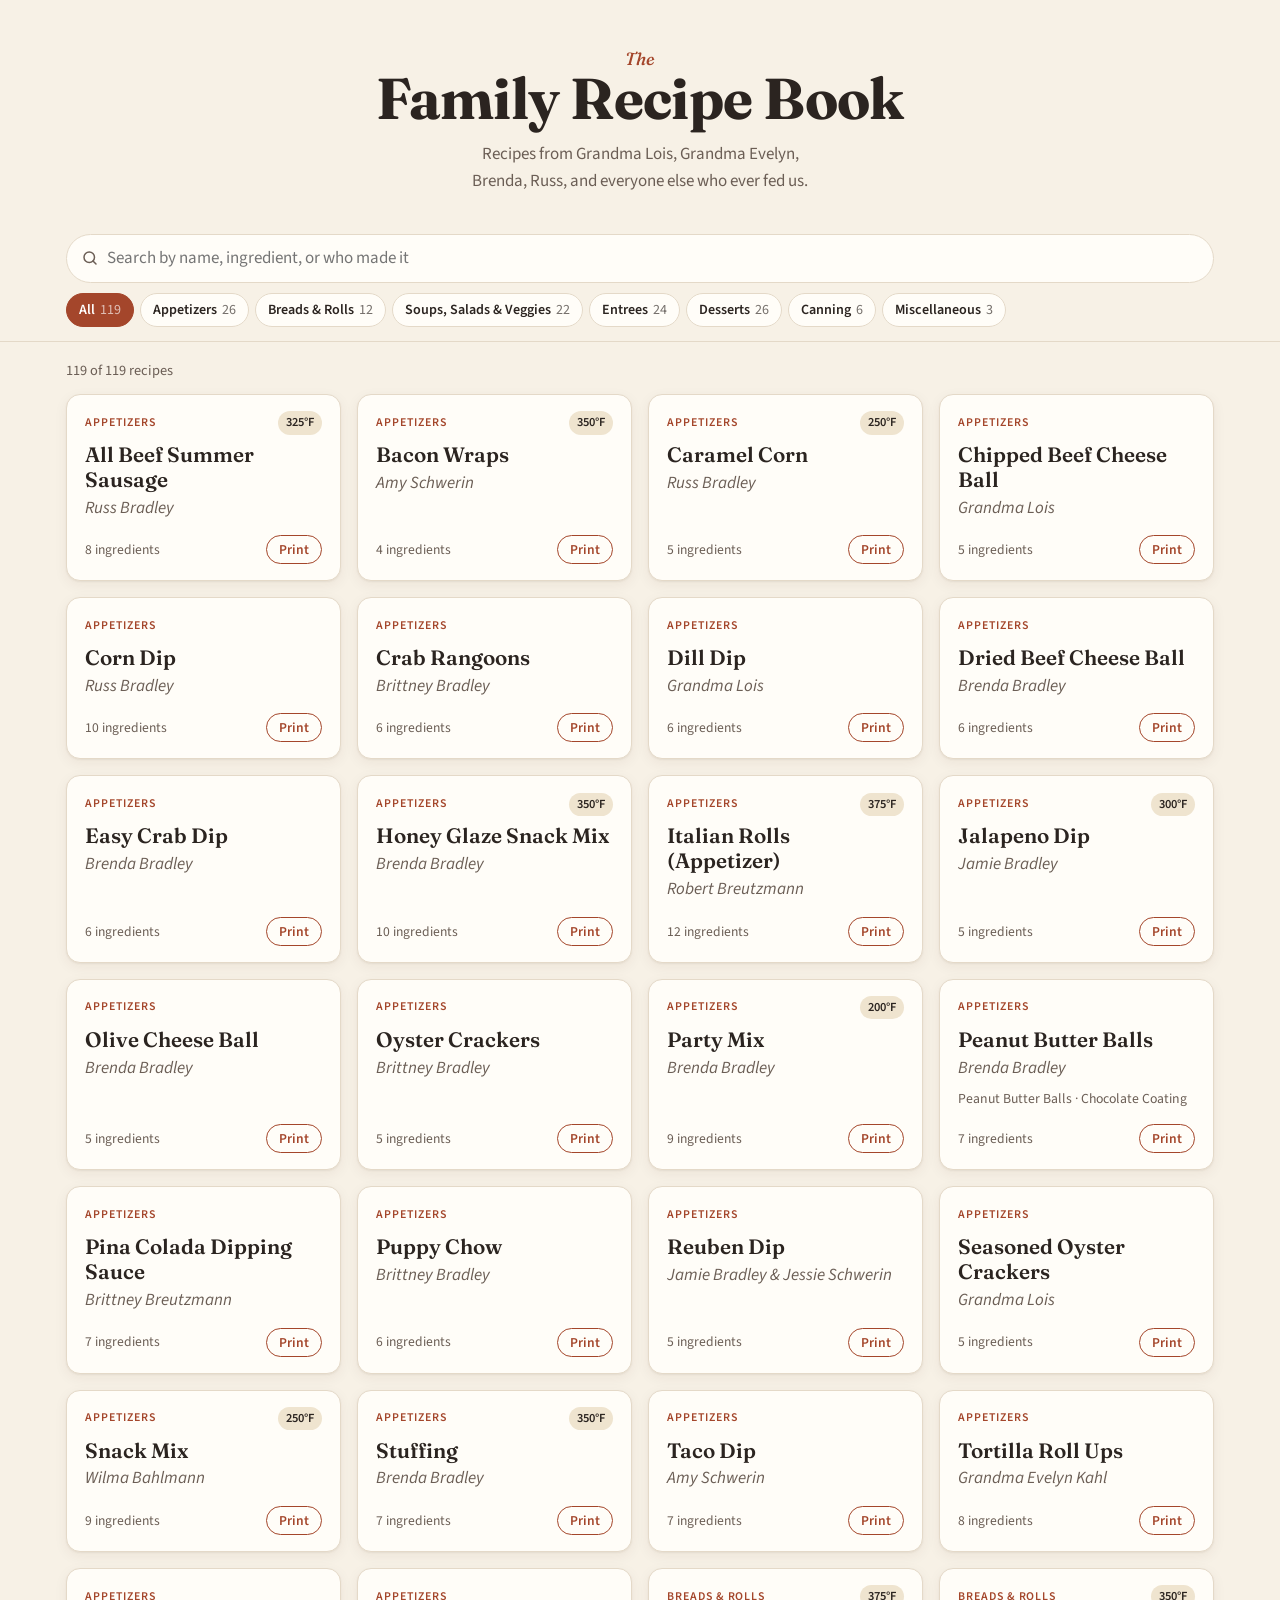
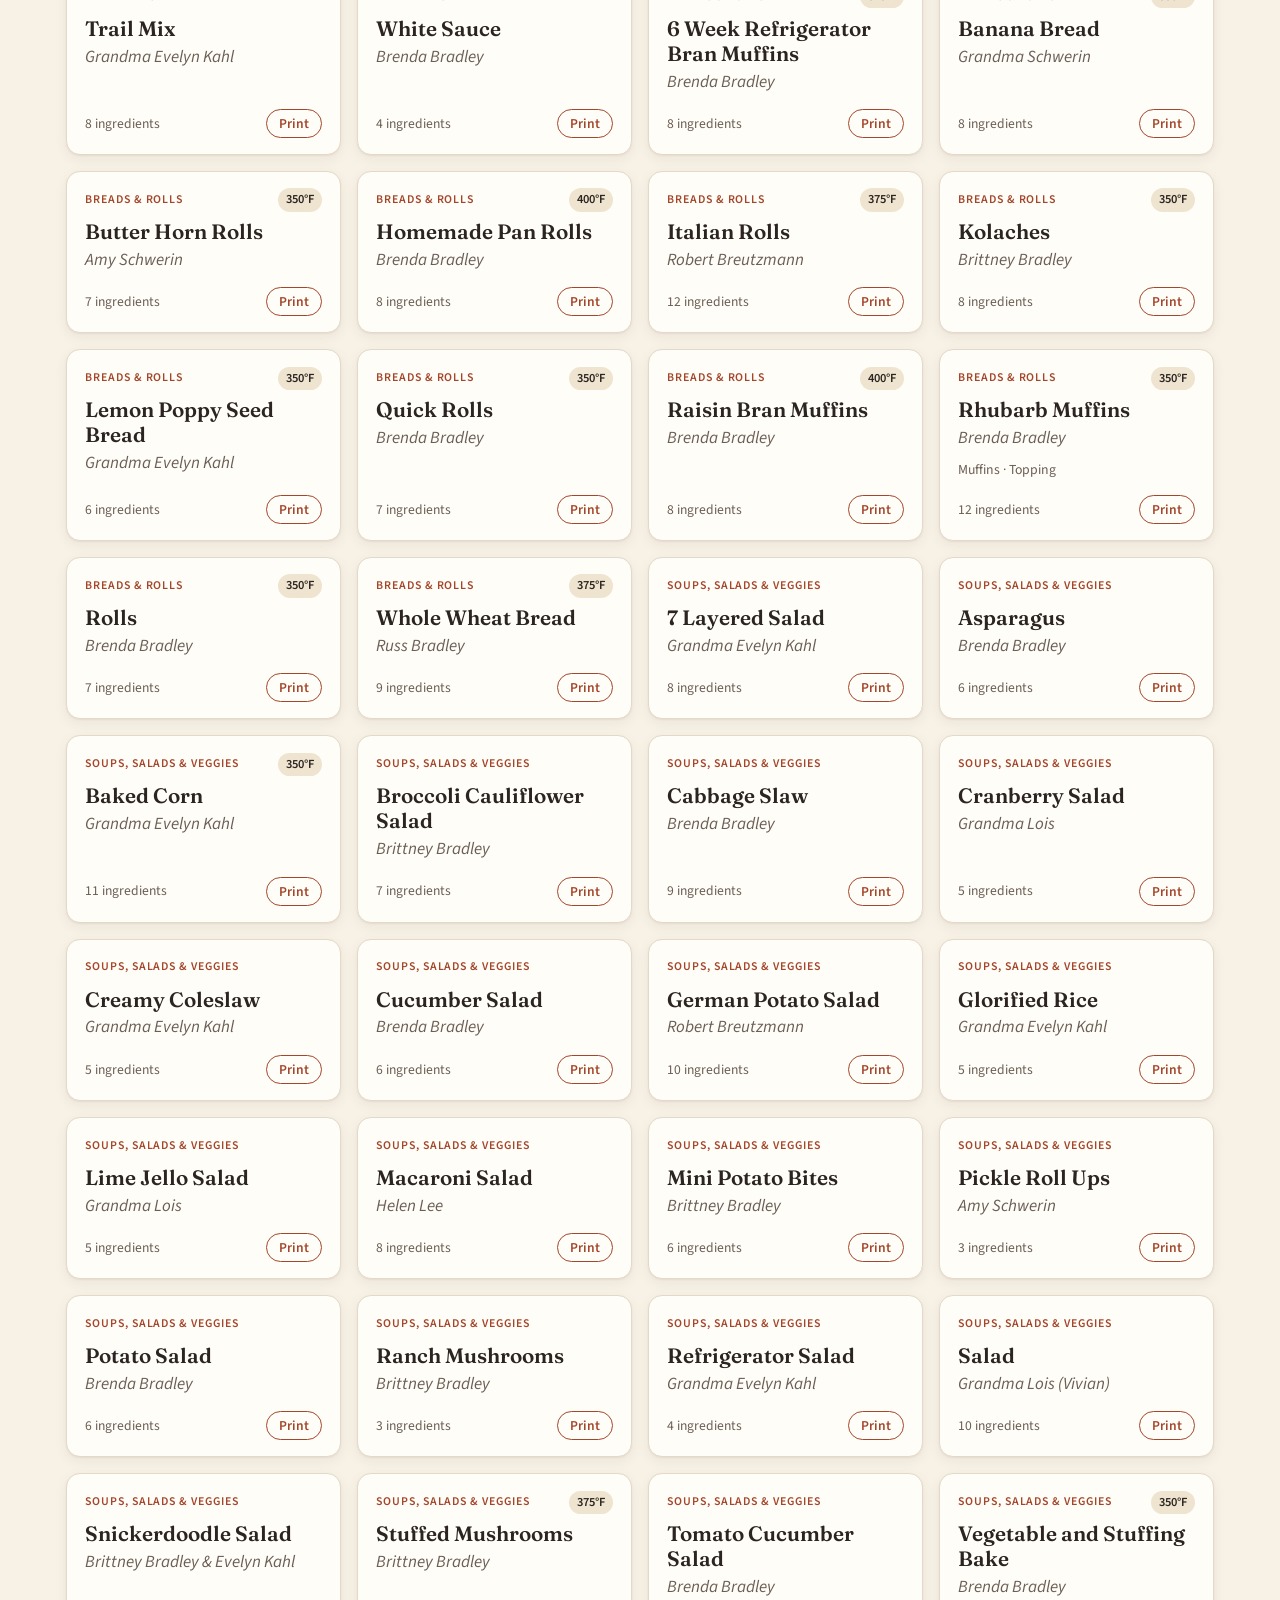
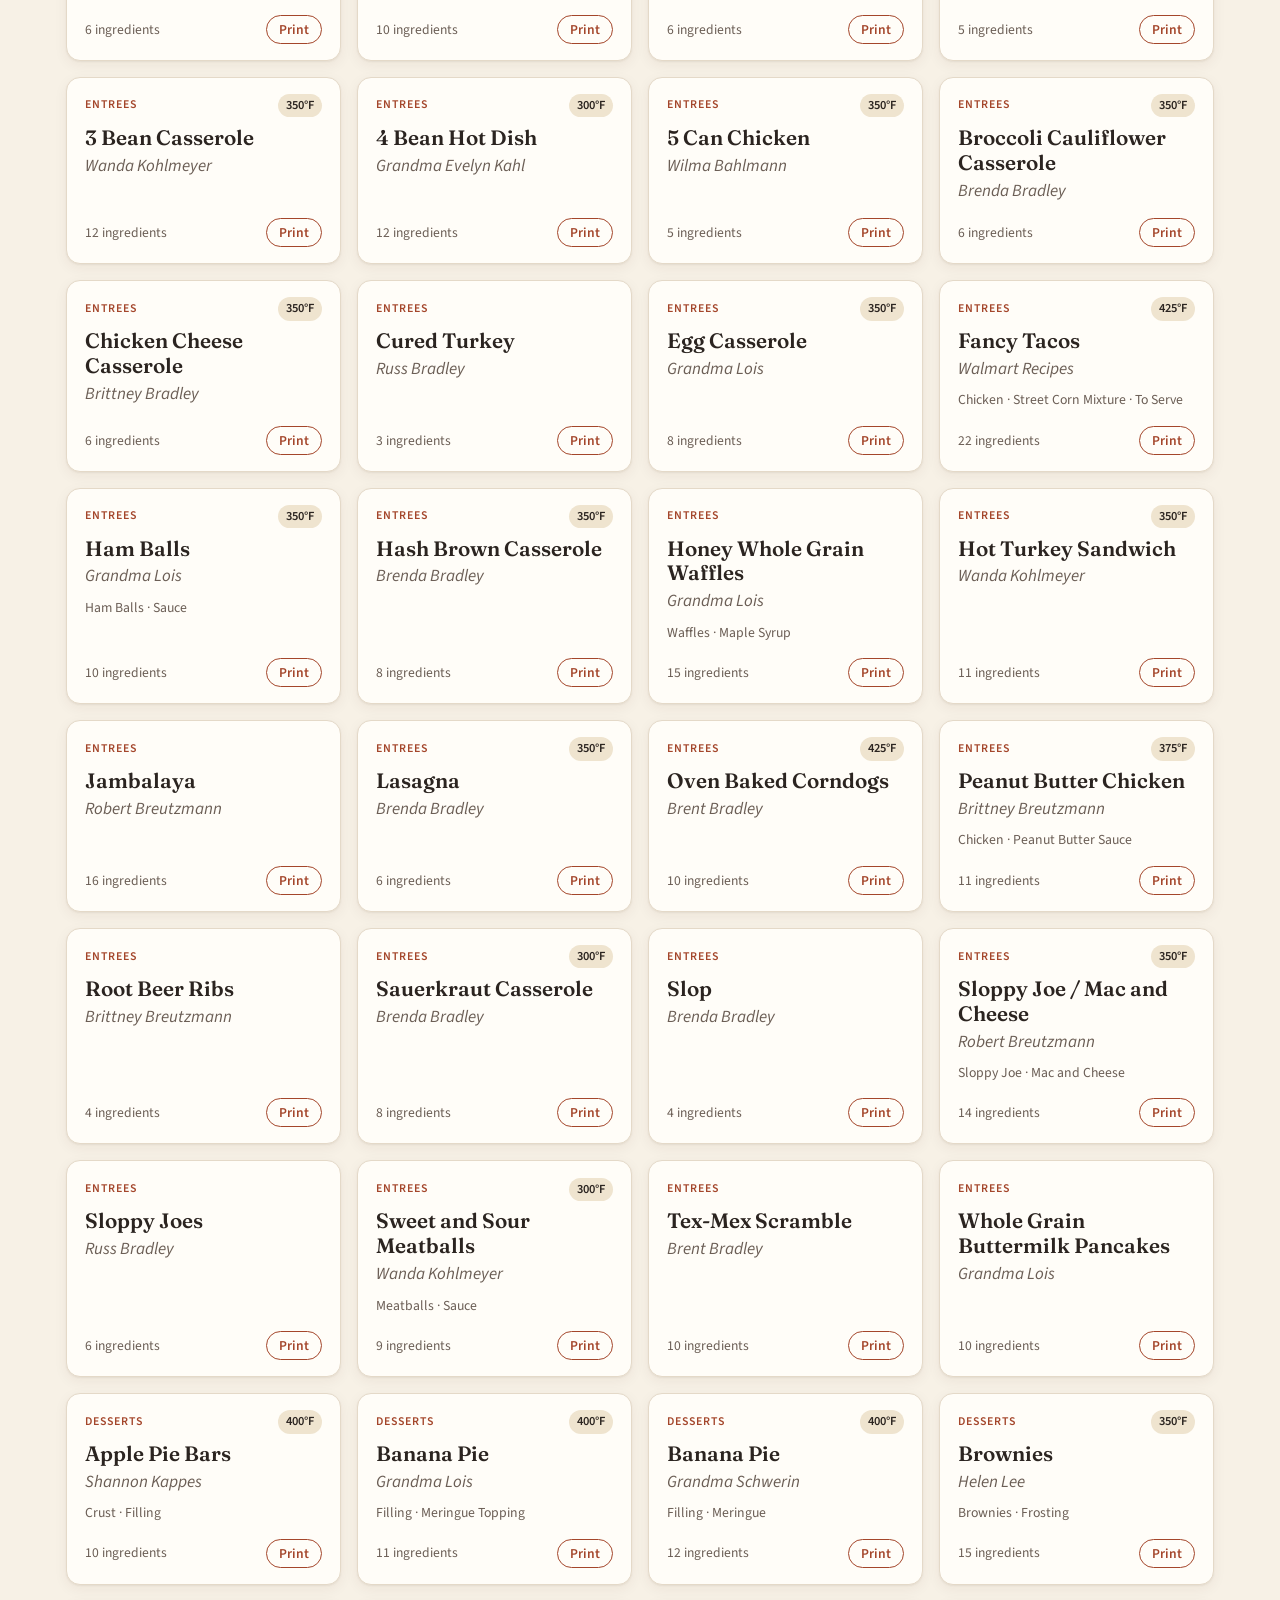
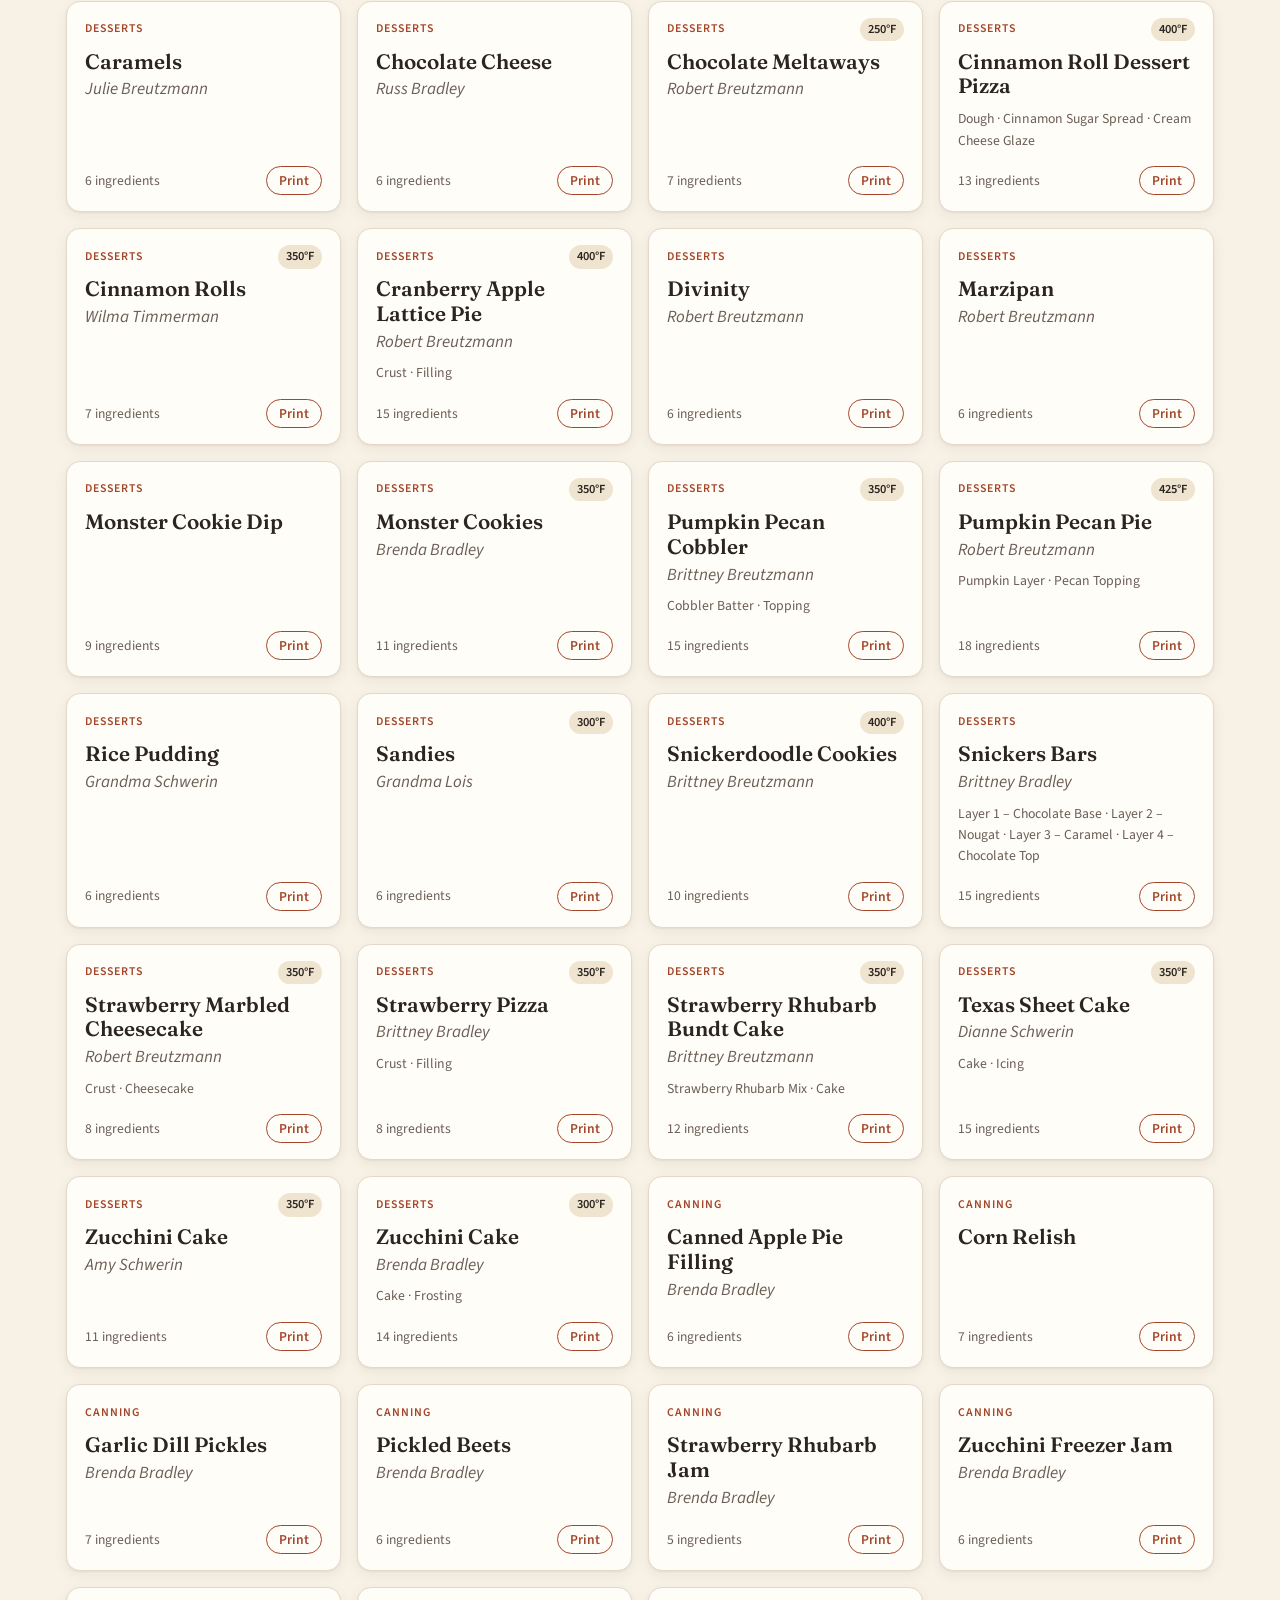
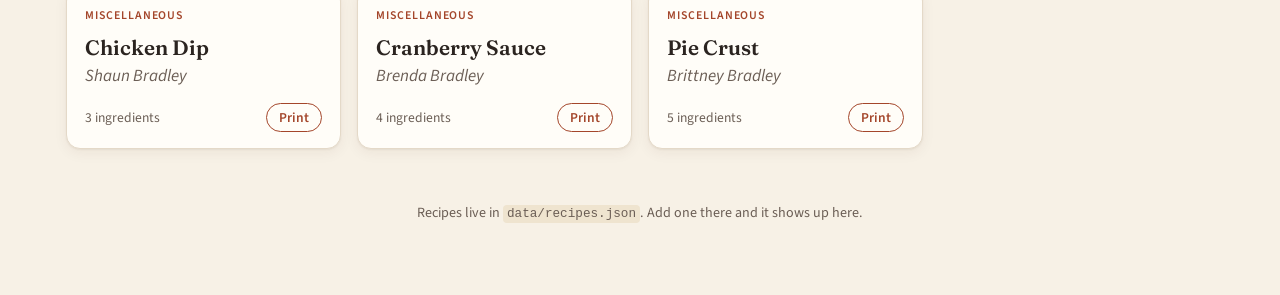
==== index.html @ 5d2d034a "Add family recipe book site Static GitHub Pages site: 119 recipes in data/recipes.json rendered as s" ====
<!doctype html>
<html lang="en">
<head>
  <meta charset="utf-8">
  <meta name="viewport" content="width=device-width, initial-scale=1">
  <title>Family Recipe Book</title>
  <meta name="description" content="Our family's recipes, collected in one place.">
  <link rel="preconnect" href="https://fonts.googleapis.com">
  <link rel="preconnect" href="https://fonts.gstatic.com" crossorigin>
  <link href="https://fonts.googleapis.com/css2?family=Fraunces:opsz,wght@9..144,500;9..144,700&family=Source+Sans+3:wght@400;600&display=swap" rel="stylesheet">
  <link rel="stylesheet" href="styles.css">
</head>
<body>
  <div id="app">
    <header class="site-header">
      <div class="wrap">
        <p class="eyebrow">The</p>
        <h1>Family Recipe Book</h1>
        <p class="tagline">Recipes from Grandma Lois, Grandma Evelyn, Brenda, Russ, and everyone else who ever fed us.</p>
      </div>
    </header>

    <div class="toolbar">
      <div class="wrap toolbar-inner">
        <label class="search">
          <span class="visually-hidden">Search recipes</span>
          <svg aria-hidden="true" viewBox="0 0 24 24" width="18" height="18"><circle cx="11" cy="11" r="7" fill="none" stroke="currentColor" stroke-width="2"/><path d="M20 20l-4-4" stroke="currentColor" stroke-width="2" stroke-linecap="round"/></svg>
          <input id="search" type="search" placeholder="Search by name, ingredient, or who made it" autocomplete="off">
        </label>
        <nav id="categories" class="chips" aria-label="Filter by category"></nav>
      </div>
    </div>

    <main class="wrap">
      <p id="count" class="count" aria-live="polite"></p>
      <div id="grid" class="grid"></div>
      <p id="empty" class="empty" hidden>No recipes match that search.</p>
    </main>

    <footer class="site-footer wrap">
      <p>Recipes live in <code>data/recipes.json</code>. Add one there and it shows up here.</p>
    </footer>
  </div>

  <dialog id="recipe-dialog" aria-labelledby="dialog-title">
    <div class="dialog-bar">
      <button type="button" class="btn" data-action="print-open">Print</button>
      <button type="button" class="btn btn-ghost" data-action="close" aria-label="Close">✕</button>
    </div>
    <article id="dialog-body" class="recipe-full"></article>
  </dialog>

  <!-- Filled only while printing -->
  <div id="print-root" aria-hidden="true"></div>

  <script src="app.js"></script>
</body>
</html>
---- styles.css ----
:root {
  --bg: #f7f1e6;
  --paper: #fffdf8;
  --ink: #2b2420;
  --ink-soft: #6b5e55;
  --line: #e4d9c8;
  --accent: #a4462b;
  --accent-ink: #fff;
  --accent-soft: #f3e1d8;
  --badge: #efe4cf;
  --shadow: 0 1px 2px rgba(60, 40, 20, .06), 0 4px 14px rgba(60, 40, 20, .06);
  --radius: 14px;
  --serif: 'Fraunces', Georgia, 'Times New Roman', serif;
  --sans: 'Source Sans 3', system-ui, -apple-system, 'Segoe UI', sans-serif;
  color-scheme: light;
}

@media (prefers-color-scheme: dark) {
  :root {
    --bg: #1c1815;
    --paper: #26211d;
    --ink: #f1e9df;
    --ink-soft: #b5a798;
    --line: #3a322c;
    --accent: #e08a6a;
    --accent-ink: #1c1815;
    --accent-soft: #3d2a22;
    --badge: #3a322c;
    --shadow: 0 1px 2px rgba(0, 0, 0, .3), 0 4px 14px rgba(0, 0, 0, .25);
    color-scheme: dark;
  }
}

* { box-sizing: border-box; }
html { -webkit-text-size-adjust: 100%; }
body {
  margin: 0;
  background: var(--bg);
  color: var(--ink);
  font: 17px/1.55 var(--sans);
}
code { font-size: .9em; background: var(--badge); padding: .1em .35em; border-radius: 4px; }

.wrap { max-width: 1180px; margin: 0 auto; padding: 0 16px; }
.visually-hidden { position: absolute; width: 1px; height: 1px; overflow: hidden; clip: rect(0 0 0 0); white-space: nowrap; }

/* ---------- Header ---------- */
.site-header { padding: 48px 0 28px; text-align: center; }
.eyebrow {
  margin: 0; font: italic 500 1.1rem var(--serif); color: var(--accent);
}
.site-header h1 {
  margin: 0; font: 700 clamp(2.2rem, 6vw, 3.6rem)/1.05 var(--serif); letter-spacing: -.01em;
}
.tagline { margin: 12px auto 0; max-width: 46ch; color: var(--ink-soft); }

/* ---------- Toolbar ---------- */
.toolbar {
  position: sticky; top: 0; z-index: 5;
  background: color-mix(in srgb, var(--bg) 92%, transparent);
  backdrop-filter: blur(8px);
  border-bottom: 1px solid var(--line);
  padding: 12px 0;
}
.toolbar-inner { display: flex; flex-direction: column; gap: 10px; }
.search {
  display: flex; align-items: center; gap: 8px;
  background: var(--paper); border: 1px solid var(--line); border-radius: 999px;
  padding: 0 14px; color: var(--ink-soft);
}
.search:focus-within { border-color: var(--accent); }
.search input {
  flex: 1; min-width: 0; border: 0; outline: 0; background: transparent;
  font: inherit; color: var(--ink); padding: 10px 0;
}
.chips { display: flex; gap: 6px; overflow-x: auto; scrollbar-width: none; padding-bottom: 2px; }
.chips::-webkit-scrollbar { display: none; }
.chip {
  flex: none; border: 1px solid var(--line); background: var(--paper); color: var(--ink);
  font: 600 .88rem var(--sans); padding: 6px 12px; border-radius: 999px; cursor: pointer;
}
.chip:hover { border-color: var(--accent); }
.chip[aria-pressed="true"] { background: var(--accent); border-color: var(--accent); color: var(--accent-ink); }
.chip-n { opacity: .65; font-weight: 400; margin-left: 2px; }

/* ---------- Grid & cards ---------- */
.count { color: var(--ink-soft); font-size: .9rem; margin: 18px 0 12px; }
.grid {
  display: grid; gap: 16px;
  grid-template-columns: repeat(auto-fill, minmax(260px, 1fr));
}
.card {
  display: flex; flex-direction: column;
  background: var(--paper); border: 1px solid var(--line); border-radius: var(--radius);
  padding: 16px 18px; box-shadow: var(--shadow); cursor: pointer;
  transition: transform .12s ease, border-color .12s ease;
}
.card:hover { transform: translateY(-2px); border-color: var(--accent); }
.card-top { display: flex; justify-content: space-between; align-items: center; gap: 8px; min-height: 24px; }
.card-cat { font-size: .74rem; letter-spacing: .08em; text-transform: uppercase; color: var(--accent); font-weight: 600; }
.badge { font-size: .78rem; font-weight: 600; background: var(--badge); padding: 2px 8px; border-radius: 999px; white-space: nowrap; }
.card-title { margin: 8px 0 2px; font: 600 1.3rem/1.2 var(--serif); }
.card-title a { color: inherit; text-decoration: none; }
.card-title a:focus-visible { outline: 2px solid var(--accent); outline-offset: 2px; border-radius: 4px; }
.card-by { margin: 0; color: var(--ink-soft); font-style: italic; }
.card-parts { margin: 8px 0 0; font-size: .86rem; color: var(--ink-soft); }
.card-foot {
  margin-top: auto; padding-top: 14px; display: flex; justify-content: space-between; align-items: center;
}
.card-meta { font-size: .85rem; color: var(--ink-soft); }
.empty { text-align: center; color: var(--ink-soft); padding: 40px 0; }

/* ---------- Buttons ---------- */
.btn {
  font: 600 .95rem var(--sans); border-radius: 999px; cursor: pointer;
  background: var(--accent); color: var(--accent-ink); border: 1px solid var(--accent);
  padding: 8px 18px;
}
.btn:hover { filter: brightness(1.06); }
.btn-small { padding: 4px 12px; font-size: .85rem; background: transparent; color: var(--accent); }
.btn-small:hover { background: var(--accent-soft); }
.btn-ghost { background: transparent; color: var(--ink); border-color: var(--line); padding: 8px 12px; }

/* ---------- Dialog ---------- */
dialog {
  width: min(760px, calc(100vw - 24px)); max-height: calc(100dvh - 24px);
  border: 0; border-radius: var(--radius); padding: 0;
  background: var(--paper); color: var(--ink); box-shadow: 0 20px 60px rgba(0,0,0,.3);
}
dialog::backdrop { background: rgba(30, 20, 12, .5); }
.dialog-bar {
  position: sticky; top: 0; display: flex; justify-content: flex-end; gap: 8px;
  padding: 12px 16px; background: var(--paper); border-bottom: 1px solid var(--line);
}

.recipe-full { padding: 20px 28px 32px; }
.full-cat { margin: 0; font-size: .78rem; letter-spacing: .08em; text-transform: uppercase; color: var(--accent); font-weight: 600; }
.full-title { margin: 4px 0 6px; font: 700 2rem/1.15 var(--serif); }
.full-meta { margin: 0 0 8px; display: flex; flex-wrap: wrap; gap: 6px 16px; color: var(--ink-soft); font-style: italic; }
.full-meta .preheat { font-style: normal; font-weight: 600; color: var(--ink); }
.component { padding-top: 14px; border-top: 1px solid var(--line); margin-top: 14px; }
.component-name { margin: 0 0 8px; font: italic 600 1.25rem var(--serif); color: var(--accent); }
.component-body { display: grid; gap: 4px 28px; }
@media (min-width: 640px) { .component-body { grid-template-columns: minmax(0, 2fr) minmax(0, 3fr); } }
.recipe-full h4 { margin: 6px 0 6px; font: 600 .8rem var(--sans); letter-spacing: .1em; text-transform: uppercase; color: var(--ink-soft); }
.recipe-full ul, .recipe-full ol { margin: 0; padding-left: 1.2em; }
.recipe-full li { margin: 4px 0; }
.recipe-full li::marker { color: var(--accent); }
.notes { margin-top: 18px; padding: 12px 14px; background: var(--accent-soft); border-radius: 10px; }
.notes p { margin: 0; }
.notes p + p { margin-top: 6px; }
.print-footer { display: none; }

.site-footer { color: var(--ink-soft); font-size: .88rem; text-align: center; padding: 40px 16px 56px; }

@media (max-width: 520px) {
  .recipe-full { padding: 16px 16px 24px; }
  .full-title { font-size: 1.6rem; }
}

/* ---------- Print ---------- */
#print-root { display: none; }

@media print {
  @page { margin: 0.6in; }
  :root {
    --ink: #000; --ink-soft: #444; --accent: #000; --line: #bbb; --accent-soft: #f2f2f2; --paper: #fff;
  }
  body { background: #fff; font-size: 11.5pt; }
  body.printing #app,
  body.printing dialog { display: none !important; }
  body.printing #print-root { display: block; }

  /* Fallback if someone uses Ctrl/Cmd+P without the button: print a clean list of what's on screen */
  body:not(.printing) .toolbar,
  body:not(.printing) .site-footer,
  body:not(.printing) .btn-small { display: none; }
  body:not(.printing) .card { break-inside: avoid; box-shadow: none; }

  .recipe-full { padding: 0; }
  .full-title { font-size: 22pt; }
  .component { break-inside: avoid; }
  .component-body { grid-template-columns: minmax(0, 2fr) minmax(0, 3fr); }
  .notes { border: 1px solid #ccc; }
  .print-footer { display: block; margin-top: 24px; text-align: center; font: italic 9pt var(--serif); color: #777; }
}
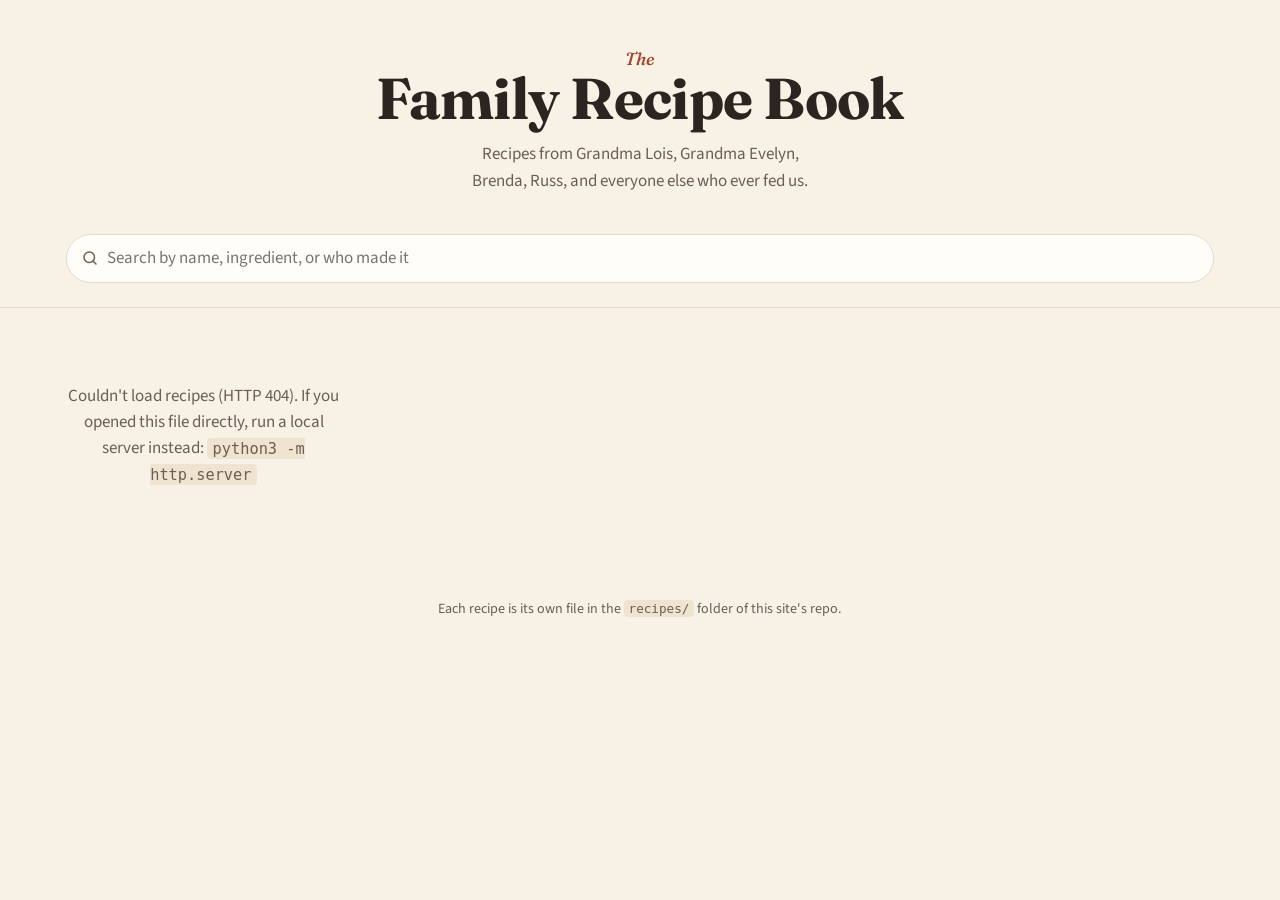
==== commit e5af5426: "Split recipes into one file each with a validate-and-deploy pipeline - recipes/<id>.json per recipe " ====
--- a/index.html
+++ b/index.html
@@ -38,7 +38,7 @@
     </main>
 
     <footer class="site-footer wrap">
-      <p>Recipes live in <code>data/recipes.json</code>. Add one there and it shows up here.</p>
+      <p>Each recipe is its own file in the <code>recipes/</code> folder of this site's repo.</p>
     </footer>
   </div>
 
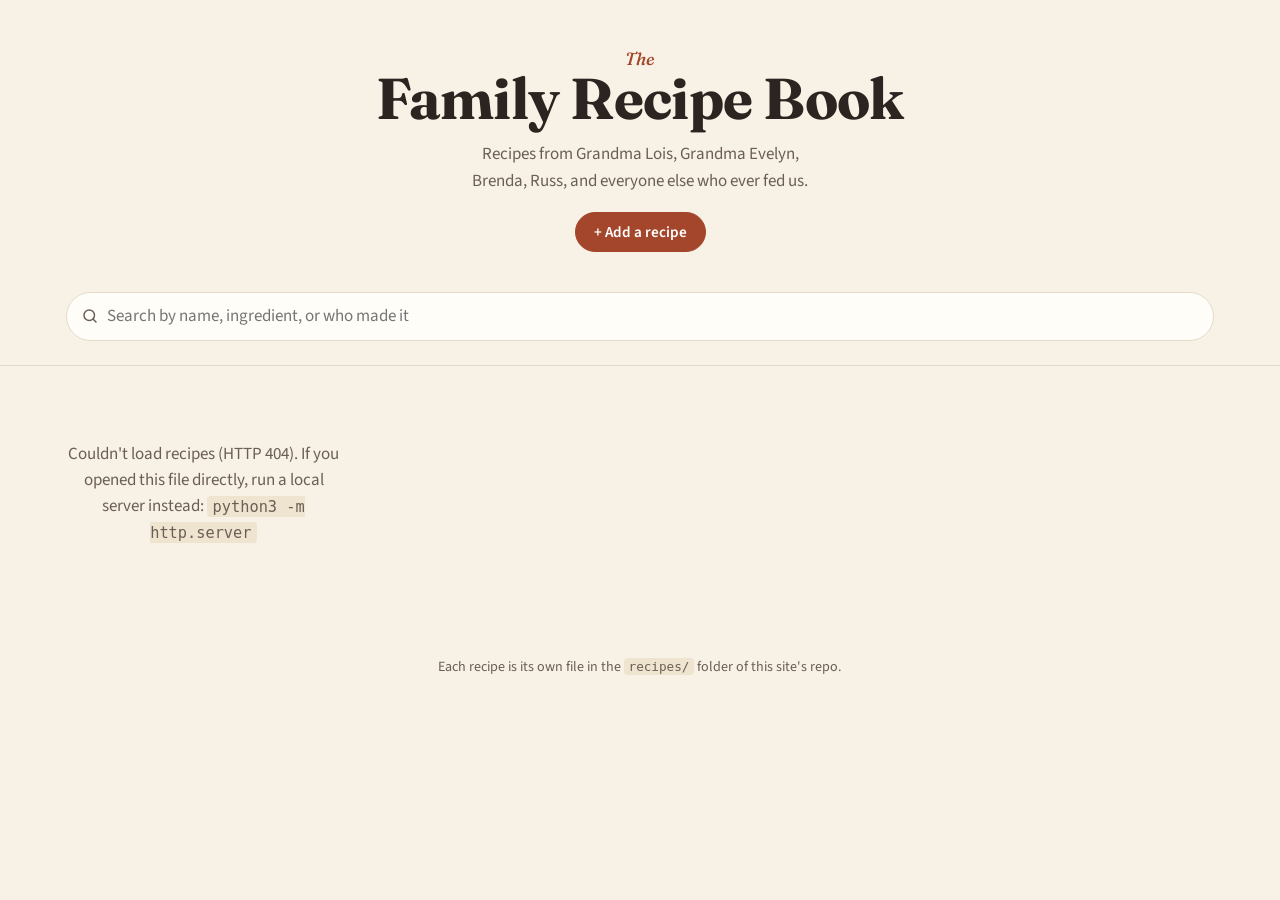
==== commit 69a5d357: "Add "Add a recipe" page with email submissions and an inbox - add.html/add.js: family can type a rec" ====
--- a/index.html
+++ b/index.html
@@ -17,6 +17,7 @@
         <p class="eyebrow">The</p>
         <h1>Family Recipe Book</h1>
         <p class="tagline">Recipes from Grandma Lois, Grandma Evelyn, Brenda, Russ, and everyone else who ever fed us.</p>
+        <p class="header-actions"><a class="btn" href="add.html">+ Add a recipe</a></p>
       </div>
     </header>
 
@@ -53,6 +54,7 @@
   <!-- Filled only while printing -->
   <div id="print-root" aria-hidden="true"></div>
 
+  <script src="render.js"></script>
   <script src="app.js"></script>
 </body>
 </html>
--- a/styles.css
+++ b/styles.css
@@ -184,3 +184,66 @@
   .notes { border: 1px solid #ccc; }
   .print-footer { display: block; margin-top: 24px; text-align: center; font: italic 9pt var(--serif); color: #777; }
 }
+
+/* ---------- Header action ---------- */
+.header-actions { margin: 18px 0 0; }
+.header-actions .btn { text-decoration: none; display: inline-block; }
+.site-header.small { padding: 28px 0 12px; }
+.site-header.small h1 { font-size: clamp(1.9rem, 5vw, 2.6rem); }
+.eyebrow a { color: inherit; text-decoration: none; }
+.eyebrow a:hover { text-decoration: underline; }
+
+/* ---------- Add a recipe ---------- */
+.add-layout { display: grid; gap: 24px; padding-bottom: 40px; }
+@media (min-width: 980px) {
+  .add-layout { grid-template-columns: minmax(0, 1fr) minmax(0, 1fr); align-items: start; }
+  .add-preview { position: sticky; top: 16px; }
+}
+.add-form { display: flex; flex-direction: column; gap: 14px; }
+.tabs { display: flex; gap: 6px; flex-wrap: wrap; }
+.tab {
+  border: 1px solid var(--line); background: var(--paper); color: var(--ink);
+  font: 600 .95rem var(--sans); padding: 8px 14px; border-radius: 999px; cursor: pointer;
+}
+.tab[aria-selected="true"] { background: var(--accent); border-color: var(--accent); color: var(--accent-ink); }
+.panel {
+  margin: 0; border: 1px solid var(--line); border-radius: var(--radius);
+  background: var(--paper); padding: 14px 16px; display: grid; gap: 12px; min-width: 0;
+}
+.part + .part { margin-top: 0; }
+#parts { display: grid; gap: 14px; }
+.field { display: grid; gap: 4px; min-width: 0; }
+.field > span { font-weight: 600; font-size: .92rem; }
+.field em { color: var(--accent); font-style: normal; }
+.field-row { display: grid; gap: 12px; }
+@media (min-width: 560px) { .field-row { grid-template-columns: 1fr 1fr; } }
+.field input, .field select, .field textarea {
+  width: 100%; font: inherit; color: var(--ink); background: var(--bg);
+  border: 1px solid var(--line); border-radius: 10px; padding: 9px 11px;
+}
+.field textarea { resize: vertical; line-height: 1.45; }
+.field input:focus, .field select:focus, .field textarea:focus { outline: 2px solid var(--accent); outline-offset: 0; border-color: var(--accent); }
+.part-head { display: flex; align-items: end; gap: 12px; }
+.part-head .part-name { flex: 1; }
+.part-head[hidden], .remove-part[hidden] { display: none; }
+.btn-link { background: none; border: 0; color: var(--accent); padding: 8px 4px; text-decoration: underline; }
+#add-part { justify-self: start; align-self: flex-start; }
+.actions { display: flex; flex-wrap: wrap; gap: 8px; align-items: center; }
+.actions [hidden] { display: none; }
+.errors {
+  border: 1px solid var(--accent); background: var(--accent-soft); border-radius: 10px; padding: 10px 14px;
+}
+.errors p { margin: 0 0 4px; font-weight: 600; }
+.errors ul { margin: 0; padding-left: 1.2em; }
+.status { margin: 0; min-height: 1.5em; }
+.hint { color: var(--ink-soft); margin: 0; }
+.hint.small { font-size: .85rem; }
+.preview-label { margin: 0 0 8px; font: 600 .8rem var(--sans); letter-spacing: .1em; text-transform: uppercase; color: var(--ink-soft); }
+.card-like { background: var(--paper); border: 1px solid var(--line); border-radius: var(--radius); box-shadow: var(--shadow); }
+.inbox { padding-bottom: 48px; }
+.inbox h2 { font: 600 1.4rem var(--serif); margin: 0 0 4px; }
+.inbox ul { list-style: none; padding: 0; margin: 12px 0 0; display: grid; gap: 10px; }
+.inbox li { background: var(--paper); border: 1px solid var(--line); border-radius: 10px; padding: 10px 14px; display: grid; gap: 2px; }
+.inbox a { color: var(--accent); }
+[data-show][hidden] { display: none !important; }
+.add-form > [data-show] { display: grid; gap: 14px; }
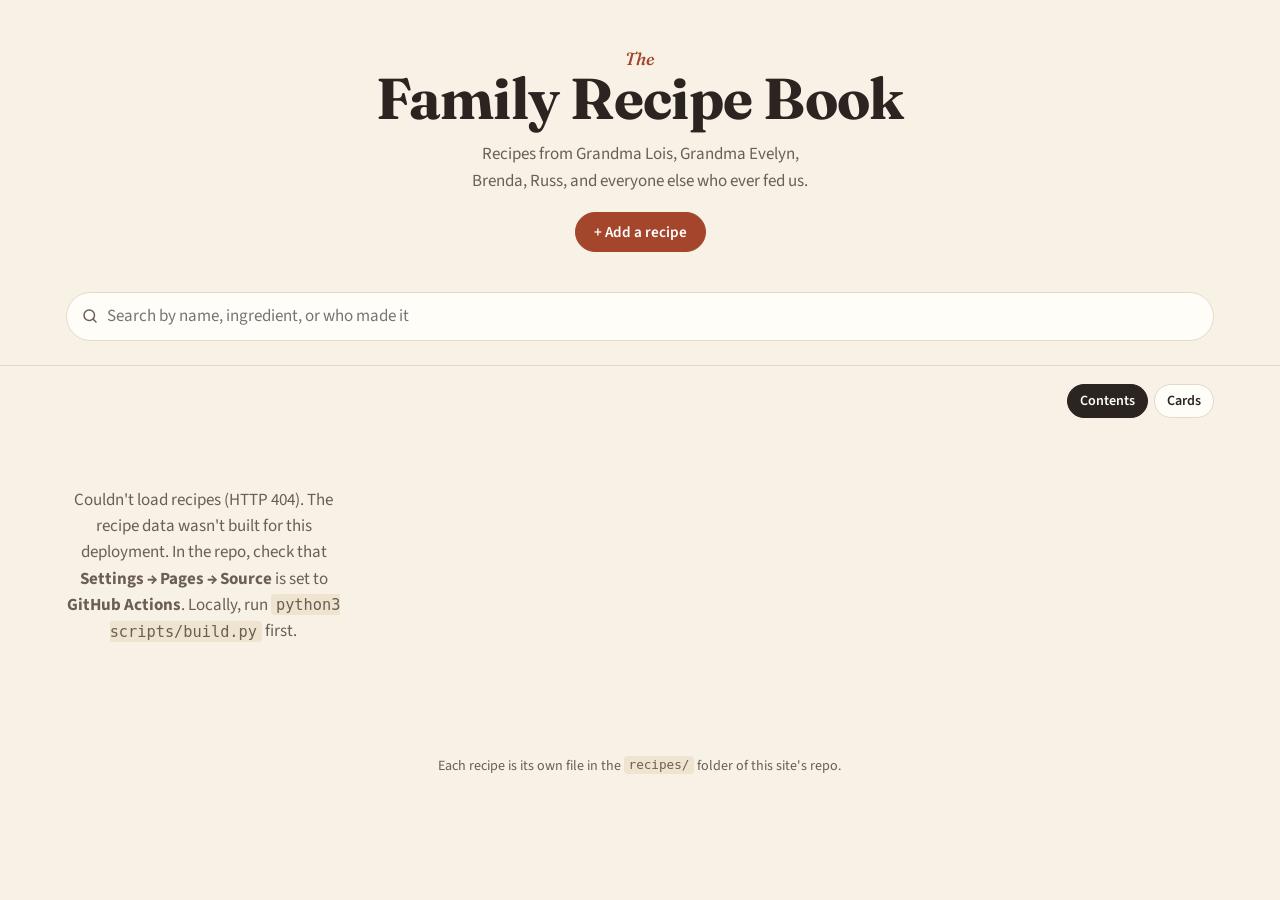
==== commit a020d1b9: "Add table of contents view as the default home page Recipes grouped by category with contributor, tw" ====
--- a/index.html
+++ b/index.html
@@ -33,8 +33,15 @@
     </div>
 
     <main class="wrap">
-      <p id="count" class="count" aria-live="polite"></p>
-      <div id="grid" class="grid"></div>
+      <div class="view-bar">
+        <p id="count" class="count" aria-live="polite"></p>
+        <div class="view-toggle" role="group" aria-label="View">
+          <button type="button" class="chip" data-view="toc" aria-pressed="true">Contents</button>
+          <button type="button" class="chip" data-view="cards" aria-pressed="false">Cards</button>
+        </div>
+      </div>
+      <nav id="toc" class="toc" aria-label="Table of contents"></nav>
+      <div id="grid" class="grid" hidden></div>
       <p id="empty" class="empty" hidden>No recipes match that search.</p>
     </main>
 
--- a/styles.css
+++ b/styles.css
@@ -247,3 +247,33 @@
 .inbox a { color: var(--accent); }
 [data-show][hidden] { display: none !important; }
 .add-form > [data-show] { display: grid; gap: 14px; }
+
+/* ---------- View toggle & table of contents ---------- */
+.view-bar { display: flex; justify-content: space-between; align-items: center; gap: 12px; flex-wrap: wrap; margin: 18px 0 12px; }
+.view-bar .count { margin: 0; }
+.view-toggle { display: flex; gap: 6px; }
+.view-toggle .chip[aria-pressed="true"] { background: var(--ink); border-color: var(--ink); color: var(--paper); }
+.toc { column-gap: 48px; }
+@media (min-width: 900px) { .toc { columns: 2; } }
+.toc-section { break-inside: avoid; margin-bottom: 28px; }
+.toc-cat {
+  margin: 0 0 8px; padding-bottom: 6px; border-bottom: 2px solid var(--accent);
+  font: 700 1.5rem var(--serif); display: flex; align-items: baseline; gap: 8px;
+}
+.toc-n { font: 600 .85rem var(--sans); color: var(--ink-soft); }
+.toc-list { list-style: none; margin: 0; padding: 0; }
+.toc-list a {
+  display: flex; align-items: baseline; gap: 8px; padding: 5px 2px;
+  color: var(--ink); text-decoration: none; border-radius: 6px;
+}
+.toc-list a:hover, .toc-list a:focus-visible { background: var(--accent-soft); outline: none; }
+.toc-list a:hover .toc-title { color: var(--accent); }
+.toc-title { font-weight: 600; }
+.toc-leader { flex: 1; min-width: 12px; border-bottom: 1px dotted var(--line); transform: translateY(-4px); }
+.toc-by { color: var(--ink-soft); font-style: italic; font-size: .92rem; white-space: nowrap; overflow: hidden; text-overflow: ellipsis; max-width: 45%; }
+@media print {
+  body:not(.printing) .view-toggle { display: none; }
+  body:not(.printing) .toc { columns: 2; column-gap: 36px; }
+  body:not(.printing) .toc-section { margin-bottom: 16px; }
+  body:not(.printing) .toc-list a { padding: 1px 0; }
+}
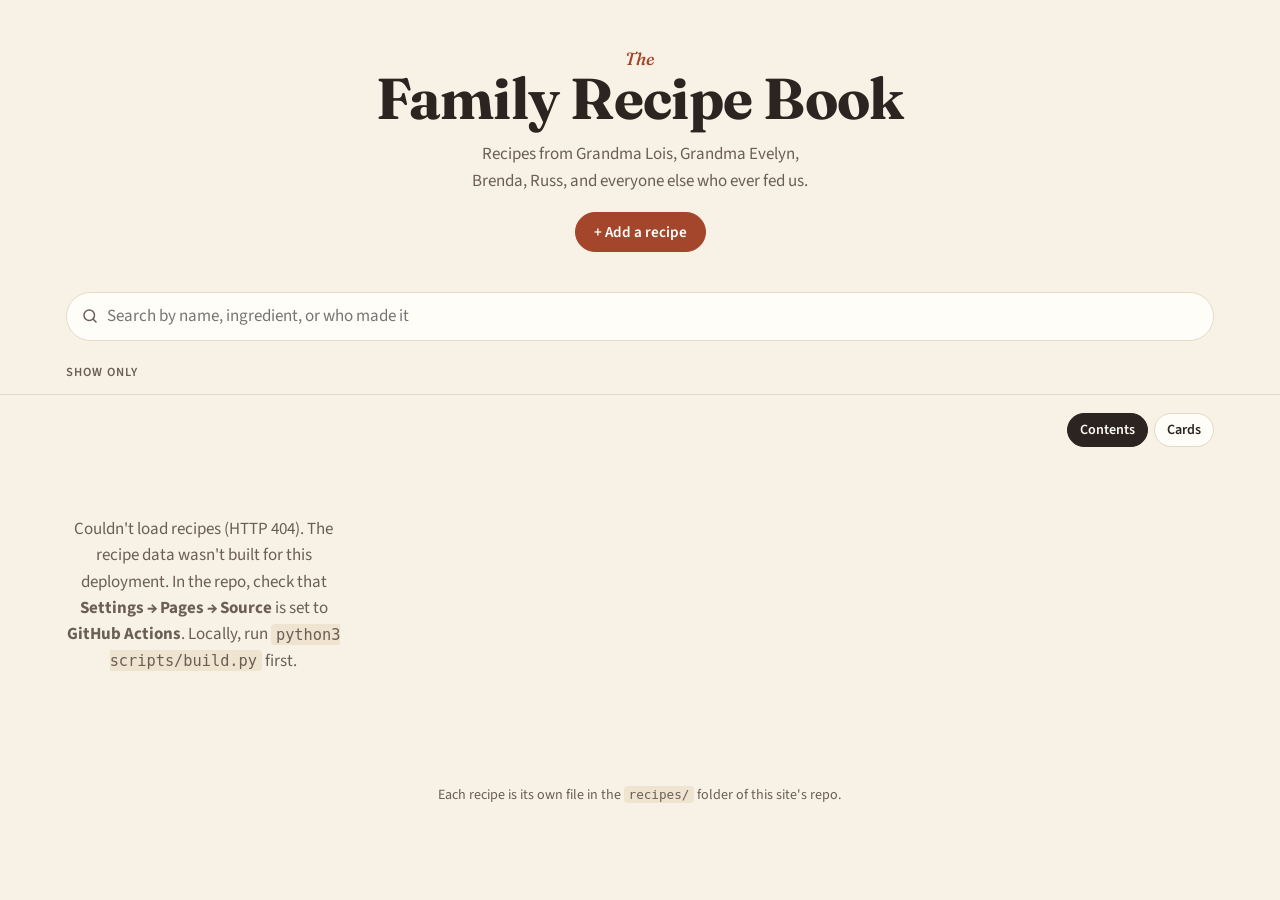
==== commit 420e1435: "Add Sourdough and High protein tag badges with filters; add sourdough and protein recipes - Optional" ====
--- a/index.html
+++ b/index.html
@@ -29,6 +29,10 @@
           <input id="search" type="search" placeholder="Search by name, ingredient, or who made it" autocomplete="off">
         </label>
         <nav id="categories" class="chips" aria-label="Filter by category"></nav>
+        <div class="filter-row" id="tag-row" hidden>
+          <span class="filter-label" id="tag-label">Show only</span>
+          <nav id="tags" class="chips" aria-labelledby="tag-label"></nav>
+        </div>
       </div>
     </div>
 
@@ -42,7 +46,7 @@
       </div>
       <nav id="toc" class="toc" aria-label="Table of contents"></nav>
       <div id="grid" class="grid" hidden></div>
-      <p id="empty" class="empty" hidden>No recipes match that search.</p>
+      <p id="empty" class="empty" hidden>No recipes match those filters.</p>
     </main>
 
     <footer class="site-footer wrap">
--- a/styles.css
+++ b/styles.css
@@ -8,6 +8,12 @@
   --accent-ink: #fff;
   --accent-soft: #f3e1d8;
   --badge: #efe4cf;
+  --preheat: #b3261e;
+  --preheat-ink: #fff;
+  --tag-sourdough: #f1dfba;
+  --tag-sourdough-ink: #6b4a12;
+  --tag-high-protein: #d6ead8;
+  --tag-high-protein-ink: #24572f;
   --shadow: 0 1px 2px rgba(60, 40, 20, .06), 0 4px 14px rgba(60, 40, 20, .06);
   --radius: 14px;
   --serif: 'Fraunces', Georgia, 'Times New Roman', serif;
@@ -26,6 +32,12 @@
     --accent-ink: #1c1815;
     --accent-soft: #3d2a22;
     --badge: #3a322c;
+    --preheat: #e5534b;
+    --preheat-ink: #1c1815;
+    --tag-sourdough: #4a3a1c;
+    --tag-sourdough-ink: #f1d28f;
+    --tag-high-protein: #22392a;
+    --tag-high-protein-ink: #9fd6aa;
     --shadow: 0 1px 2px rgba(0, 0, 0, .3), 0 4px 14px rgba(0, 0, 0, .25);
     color-scheme: dark;
   }
@@ -82,6 +94,13 @@
 .chip:hover { border-color: var(--accent); }
 .chip[aria-pressed="true"] { background: var(--accent); border-color: var(--accent); color: var(--accent-ink); }
 .chip-n { opacity: .65; font-weight: 400; margin-left: 2px; }
+.filter-row { display: flex; align-items: center; gap: 8px; }
+.filter-label { flex: none; font-size: .78rem; letter-spacing: .08em; text-transform: uppercase; color: var(--ink-soft); font-weight: 600; }
+.chip-tag[aria-pressed="true"] { border-color: transparent; }
+.chip-tag[data-tag="sourdough"][aria-pressed="true"] { background: var(--tag-sourdough-ink); color: var(--paper); }
+.chip-tag[data-tag="high-protein"][aria-pressed="true"] { background: var(--tag-high-protein-ink); color: var(--paper); }
+.chip-tag[aria-pressed="true"] .tag-dot { background: var(--paper); }
+.chip-tag .tag-dot { display: inline-block; width: 8px; height: 8px; border-radius: 50%; margin-right: 6px; vertical-align: 1px; }
 
 /* ---------- Grid & cards ---------- */
 .count { color: var(--ink-soft); font-size: .9rem; margin: 18px 0 12px; }
@@ -99,6 +118,17 @@
 .card-top { display: flex; justify-content: space-between; align-items: center; gap: 8px; min-height: 24px; }
 .card-cat { font-size: .74rem; letter-spacing: .08em; text-transform: uppercase; color: var(--accent); font-weight: 600; }
 .badge { font-size: .78rem; font-weight: 600; background: var(--badge); padding: 2px 8px; border-radius: 999px; white-space: nowrap; }
+.badge-preheat { background: var(--preheat); color: var(--preheat-ink); }
+.badge-tag { background: var(--badge); color: var(--ink); }
+.badge-tag[data-tag="sourdough"], .tag-dot[data-tag="sourdough"] { background: var(--tag-sourdough); color: var(--tag-sourdough-ink); }
+.badge-tag[data-tag="high-protein"], .tag-dot[data-tag="high-protein"] { background: var(--tag-high-protein); color: var(--tag-high-protein-ink); }
+.tag-dot[data-tag="sourdough"] { background: var(--tag-sourdough-ink); }
+.tag-dot[data-tag="high-protein"] { background: var(--tag-high-protein-ink); }
+.badges { display: flex; flex-wrap: wrap; gap: 6px; }
+.card-tags { margin-top: 10px; }
+.full-tags { margin: 0 0 10px; }
+.toc-tags { display: inline-flex; gap: 4px; flex: none; }
+.toc-tags .badge { font-size: .7rem; padding: 1px 6px; }
 .card-title { margin: 8px 0 2px; font: 600 1.3rem/1.2 var(--serif); }
 .card-title a { color: inherit; text-decoration: none; }
 .card-title a:focus-visible { outline: 2px solid var(--accent); outline-offset: 2px; border-radius: 4px; }
@@ -134,10 +164,10 @@
 }
 
 .recipe-full { padding: 20px 28px 32px; }
+.full-top { display: flex; flex-wrap: wrap; justify-content: space-between; align-items: center; gap: 8px; }
 .full-cat { margin: 0; font-size: .78rem; letter-spacing: .08em; text-transform: uppercase; color: var(--accent); font-weight: 600; }
 .full-title { margin: 4px 0 6px; font: 700 2rem/1.15 var(--serif); }
 .full-meta { margin: 0 0 8px; display: flex; flex-wrap: wrap; gap: 6px 16px; color: var(--ink-soft); font-style: italic; }
-.full-meta .preheat { font-style: normal; font-weight: 600; color: var(--ink); }
 .component { padding-top: 14px; border-top: 1px solid var(--line); margin-top: 14px; }
 .component-name { margin: 0 0 8px; font: italic 600 1.25rem var(--serif); color: var(--accent); }
 .component-body { display: grid; gap: 4px 28px; }
@@ -182,6 +212,7 @@
   .component { break-inside: avoid; }
   .component-body { grid-template-columns: minmax(0, 2fr) minmax(0, 3fr); }
   .notes { border: 1px solid #ccc; }
+  .badge-preheat { background: none; color: #000; border: 1.5px solid #000; }
   .print-footer { display: block; margin-top: 24px; text-align: center; font: italic 9pt var(--serif); color: #777; }
 }
 
@@ -269,6 +300,12 @@
 .toc-list a:hover, .toc-list a:focus-visible { background: var(--accent-soft); outline: none; }
 .toc-list a:hover .toc-title { color: var(--accent); }
 .toc-title { font-weight: 600; }
+@media (max-width: 520px) {
+  .toc-tags { align-self: center; }
+  .toc-tags .badge { font-size: 0; padding: 0; width: 9px; height: 9px; }
+  .toc-tags .badge[data-tag="sourdough"] { background: var(--tag-sourdough-ink); }
+  .toc-tags .badge[data-tag="high-protein"] { background: var(--tag-high-protein-ink); }
+}
 .toc-leader { flex: 1; min-width: 12px; border-bottom: 1px dotted var(--line); transform: translateY(-4px); }
 .toc-by { color: var(--ink-soft); font-style: italic; font-size: .92rem; white-space: nowrap; overflow: hidden; text-overflow: ellipsis; max-width: 45%; }
 @media print {
